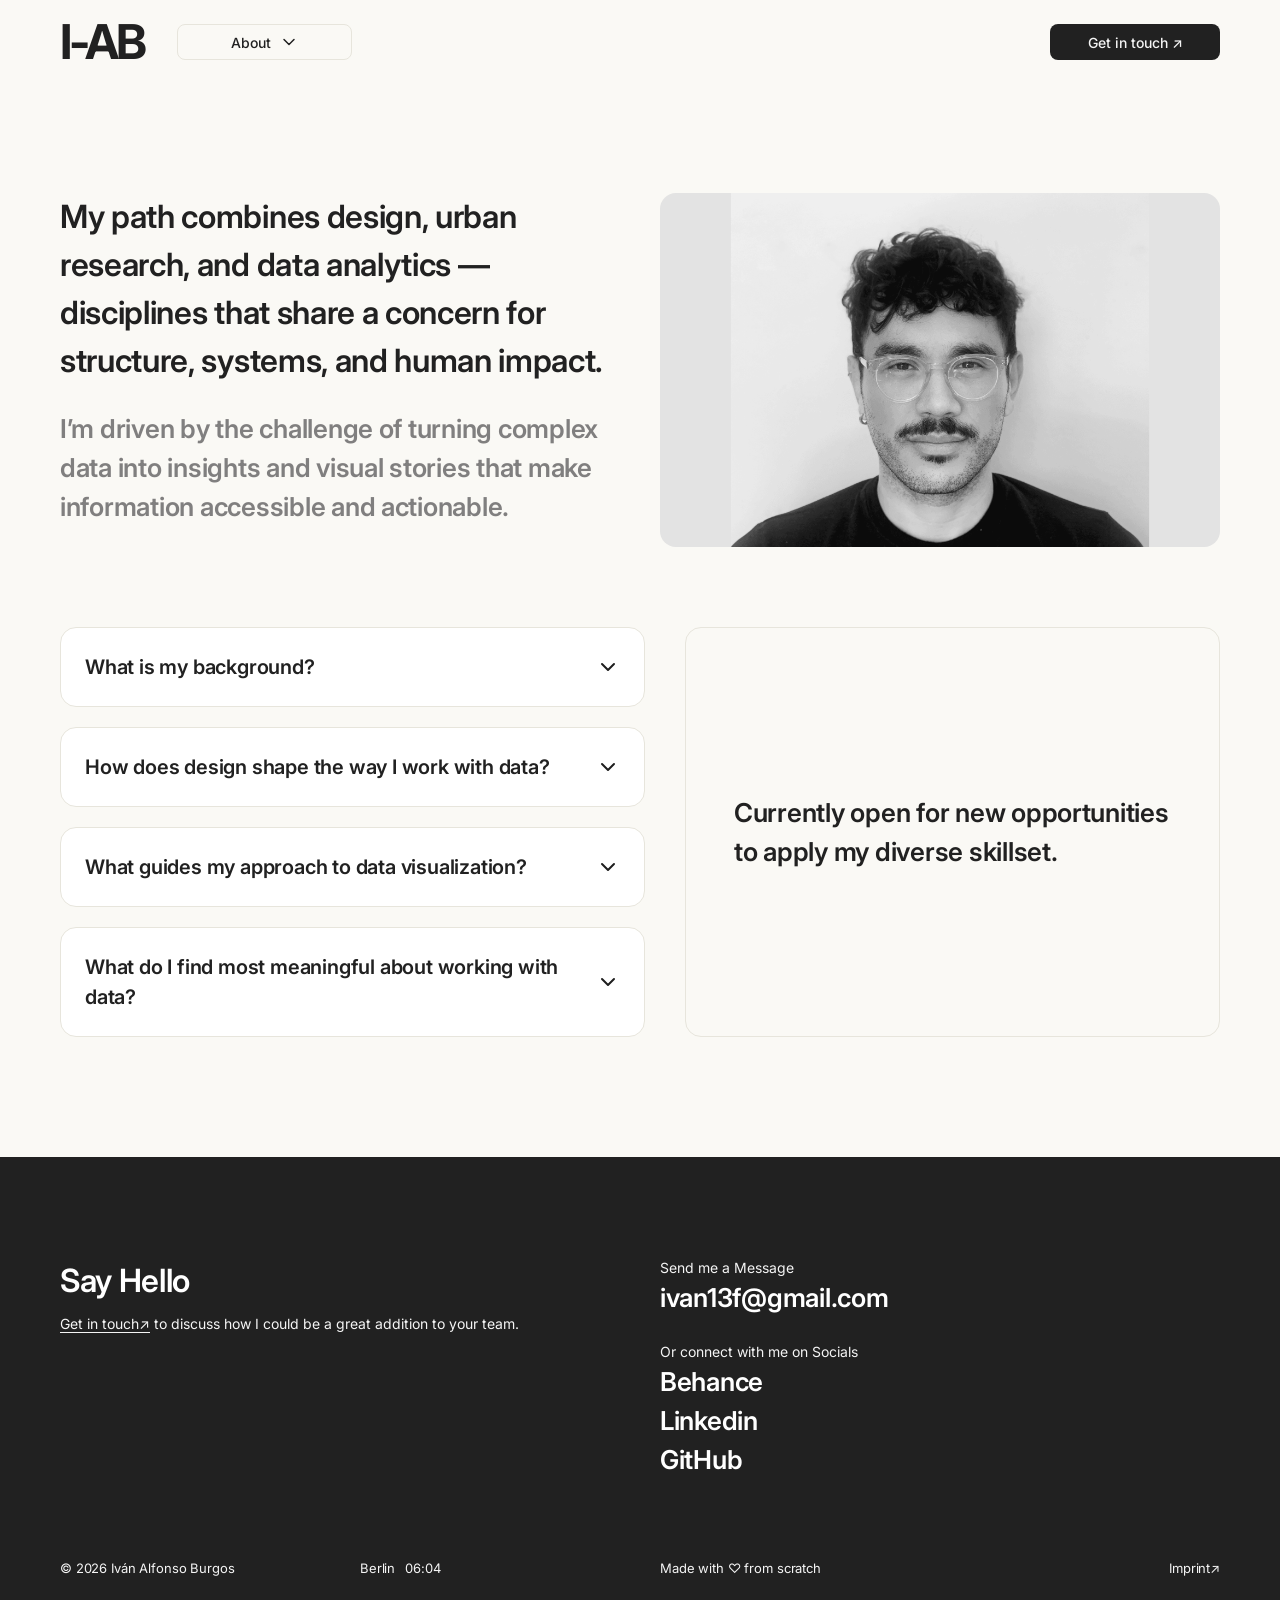
==== about.html @ 4027f909 "Rebuild portfolio from Framer as a static site Plain HTML/CSS/JS reproduction of ivan-alfonsoburgos." ====
<!doctype html>
<html lang="en">
<head>
  <meta charset="utf-8">
  <meta name="viewport" content="width=device-width, initial-scale=1">
  <title>About — I-AB</title>
  <meta name="description" content="About Iván Alfonso Burgos: design, urban research, and data analytics.">
  <meta property="og:title" content="About — I-AB">
  <meta property="og:image" content="https://www.ivan-alfonsoburgos.com/assets/img/og-image.png">
  <link rel="icon" href="assets/img/favicon-light.png" media="(prefers-color-scheme: light)">
  <link rel="icon" href="assets/img/favicon-dark.png" media="(prefers-color-scheme: dark)">
  <link rel="apple-touch-icon" href="assets/img/apple-touch-icon.png">
  <link rel="preconnect" href="https://fonts.googleapis.com">
  <link rel="preconnect" href="https://fonts.gstatic.com" crossorigin>
  <link rel="stylesheet" href="https://fonts.googleapis.com/css2?family=Inter:wght@400;500;600;700&display=swap">
  <link rel="stylesheet" href="css/style.css">
  <script>document.documentElement.classList.add("js")</script>
</head>
<body data-page="about" data-nav-appear>
  <div data-nav></div>

  <main class="wrap page">
    <section class="about-hero" aria-label="About me">
      <div class="about-hero__text" data-appear="right">
        <h1 class="t-page">My path combines design, urban research, and data analytics — disciplines that share a concern for structure, systems, and human impact.</h1>
        <p class="t-lead c-muted">I’m driven by the challenge of turning complex data into insights and visual stories that make information accessible and actionable.</p>
      </div>
      <div class="about-hero__photo" data-appear="up">
        <img src="assets/img/about-portrait.png" alt="Portrait of Iván Alfonso Burgos" width="2048" height="1392">
      </div>
    </section>

    <div class="about-row">
      <div class="faq">
        <div class="acc" data-acc>
          <button class="acc__head" type="button" aria-expanded="false">
            <span>What is my background?</span>
            <svg class="acc__chev" viewBox="0 0 24 24" fill="none" aria-hidden="true"><path d="M6 15l6-6 6 6" stroke="#1e1e1e" stroke-width="2" stroke-linecap="round" stroke-linejoin="round"/></svg>
          </button>
          <div class="acc__body"><div><p>I have a multidisciplinary background in Architecture, Urban Research, and Design, which naturally evolved into an interest in data. Over time, I moved from studying how people interact with physical environments to exploring how data can reveal patterns about those same systems.</p></div></div>
        </div>

        <div class="acc" data-acc>
          <button class="acc__head" type="button" aria-expanded="false">
            <span>How does design shape the way I work with data?</span>
            <svg class="acc__chev" viewBox="0 0 24 24" fill="none" aria-hidden="true"><path d="M6 15l6-6 6 6" stroke="#1e1e1e" stroke-width="2" stroke-linecap="round" stroke-linejoin="round"/></svg>
          </button>
          <div class="acc__body"><div><p>Design gives structure to my analytical process. It helps me think visually and systemically, not just about how data looks, but how it’s understood. I approach datasets like design problems, organizing complexity into clear, meaningful forms.</p></div></div>
        </div>

        <div class="acc" data-acc>
          <button class="acc__head" type="button" aria-expanded="false">
            <span>What guides my approach to data visualization?</span>
            <svg class="acc__chev" viewBox="0 0 24 24" fill="none" aria-hidden="true"><path d="M6 15l6-6 6 6" stroke="#1e1e1e" stroke-width="2" stroke-linecap="round" stroke-linejoin="round"/></svg>
          </button>
          <div class="acc__body"><div><p>I aim to make complexity understandable and engaging for both technical and non-technical audiences. Clarity, narrative, and structure are key to turning data into insights that support informed decisions.</p></div></div>
        </div>

        <div class="acc" data-acc>
          <button class="acc__head" type="button" aria-expanded="false">
            <span>What do I find most meaningful about working with data?</span>
            <svg class="acc__chev" viewBox="0 0 24 24" fill="none" aria-hidden="true"><path d="M6 15l6-6 6 6" stroke="#1e1e1e" stroke-width="2" stroke-linecap="round" stroke-linejoin="round"/></svg>
          </button>
          <div class="acc__body"><div><p>Data is a powerful way to understand how systems function and change. I enjoy finding patterns that connect analysis to real human stories, when numbers become insight and they materialize graphically.</p></div></div>
        </div>
      </div>

      <div class="about-cta">
        <p class="t-lead">Currently open for new opportunities to apply my diverse skillset.</p>
      </div>
    </div>
  </main>

  <div data-footer></div>

  <script src="js/projects.js"></script>
  <script src="js/site.js"></script>
</body>
</html>
---- css/style.css ----
/* ==========================================================================
   I-AB portfolio — rebuilt from the Framer site
   Breakpoints match Framer: desktop ≥1024 · tablet 810–1023 · phone <810
   ========================================================================== */

:root {
  /* Colour tokens (taken from the Framer project) */
  --bg: #faf9f5;
  --surface: #ffffff;
  --ink: #212121;
  --muted: #807f7f;
  --soft: #999897;
  --line: #e7e5dc;
  --hover: #f1efe9;
  --active: #f2f0ea;
  --fact: #f4f4f4;
  --trigger-hover: #f5f5f5;
  --footer: #212121;
  --footer-ink: #f5f5f5;
  --green: #058f13;

  /* Layout */
  --max: 1440px;
  --gutter: 60px;
  --nav-h: 84px;

  /* Motion — the exact curves Framer uses on this site */
  --ease-appear: cubic-bezier(0.44, 0, 0.56, 1); /* page-load slide-ins, 0.6s */
  --ease-reveal: cubic-bezier(0.12, 0.23, 0.5, 1); /* scroll reveals, 0.8s */
  --ease-spring: cubic-bezier(0.34, 1.4, 0.64, 1); /* ≈ spring {duration .4, bounce .2} */

  --shadow-card:
    0.3px 0.3px 0.43px -1.25px rgba(0, 0, 0, 0.18),
    1.14px 1.14px 1.62px -2.5px rgba(0, 0, 0, 0.16),
    5px 5px 7.07px -3.75px rgba(0, 0, 0, 0.06);
  --shadow-card-lg:
    0.59px 0.3px 0.66px -0.75px rgba(0, 0, 0, 0.18),
    1.61px 0.81px 1.8px -1.5px rgba(0, 0, 0, 0.18),
    3.54px 1.77px 3.96px -2.25px rgba(0, 0, 0, 0.17),
    7.87px 3.93px 8.8px -3px rgba(0, 0, 0, 0.14),
    20px 10px 22.36px -3.75px rgba(0, 0, 0, 0.06);
  --shadow-menu: 0 10px 20px rgba(0, 0, 0, 0.05);

  --font: "Inter", "Inter Placeholder", system-ui, -apple-system, "Segoe UI", sans-serif;
  --serif: Georgia, "Times New Roman", serif;
}

@media (max-width: 1023.98px) {
  :root { --gutter: 30px; }
}
@media (max-width: 809.98px) {
  :root { --gutter: 16px; }
}

/* ---------- Base ---------- */
*,
*::before,
*::after { box-sizing: border-box; }

/* clip (not hidden) so off-screen reveal start positions never widen the page and sticky still works */
html { -webkit-text-size-adjust: 100%; scroll-behavior: smooth; overflow-x: clip; }
body {
  margin: 0;
  background: var(--bg);
  color: var(--ink);
  font-family: var(--font);
  font-size: 16px;
  line-height: 1.5;
  -webkit-font-smoothing: antialiased;
  -moz-osx-font-smoothing: grayscale;
  overflow-x: clip;
}
img, video { display: block; max-width: 100%; }
[hidden] { display: none !important; }
a { color: inherit; }
p, h1, h2, h3, h4, ul, ol { margin: 0; }
button { font: inherit; color: inherit; }
:focus-visible { outline: 2px solid var(--ink); outline-offset: 3px; border-radius: 4px; }

.wrap {
  width: 100%;
  max-width: var(--max);
  margin: 0 auto;
  padding: 0 var(--gutter);
}
.sr-only {
  position: absolute; width: 1px; height: 1px; padding: 0; margin: -1px;
  overflow: hidden; clip: rect(0 0 0 0); white-space: nowrap; border: 0;
}

/* ---------- Type scale ---------- */
.t-display { font-size: 42px; line-height: 1.2; font-weight: 600; }
.t-page    { font-size: 32px; line-height: 1.5; font-weight: 600; letter-spacing: -0.01em; }
.t-h2      { font-size: 29px; line-height: 1.5; font-weight: 600; letter-spacing: -0.01em; }
.t-lead    { font-size: 26px; line-height: 1.5; font-weight: 600; letter-spacing: -0.01em; }
.t-body    { font-size: 16px; line-height: 1.5; }
.t-small   { font-size: 14px; line-height: 1.5; }
.t-xs      { font-size: 13px; line-height: 1.5; letter-spacing: -0.01em; }
.c-muted   { color: var(--muted); }
.c-soft    { color: var(--soft); }

/* ---------- Buttons ---------- */
.btn {
  display: inline-flex;
  align-items: center;
  justify-content: center;
  gap: 8px;
  height: 36px;
  padding: 0 24px;
  border-radius: 8px;
  font-size: 14px;
  line-height: 1.5;
  text-decoration: none;
  white-space: nowrap;
  transition: background-color 0.25s ease, box-shadow 0.4s var(--ease-spring), color 0.25s ease;
}
.btn--dark { min-width: 170px; background: var(--ink); color: #f4f4f4; font-weight: 500; }
.btn--dark:hover { background: #3a3a3a; }
.btn--outline { border: 1px solid var(--line); color: var(--ink); background: transparent; text-transform: uppercase; }
.btn--outline:hover { background: var(--surface); }
.btn--lg { height: 50px; }
.btn .icon { width: 20px; height: 20px; flex: none; }

.chips { display: flex; flex-wrap: wrap; gap: 12px; }
.chip {
  display: inline-flex;
  align-items: center;
  padding: 4px 12px;
  border-radius: 16px;
  border: 1px solid var(--accent);
  background: color-mix(in srgb, var(--accent) 25%, transparent);
  color: var(--accent);
  font-size: 14px;
  line-height: 1.5;
  font-weight: 500;
  white-space: nowrap;
}

/* ==========================================================================
   NAV — two levels: (Home · About · Selected Works) › (project)
   ========================================================================== */
.nav {
  position: fixed;
  inset: 0 0 auto 0;
  z-index: 50;
  background: var(--bg);
}
.nav__inner {
  max-width: var(--max);
  margin: 0 auto;
  height: var(--nav-h);
  padding: 0 var(--gutter);
  display: flex;
  align-items: center;
  justify-content: space-between;
  gap: 24px;
}
.nav__left { display: flex; align-items: center; gap: 30px; min-width: 0; }
.logo {
  font-size: 48px;
  line-height: 1;
  font-weight: 700;
  letter-spacing: -0.06em;
  text-decoration: none;
  color: var(--ink);
  padding-right: 3px;
}
.crumbs { display: flex; align-items: center; gap: 10px; min-width: 0; }
.crumb-sep { width: 20px; height: 20px; color: var(--muted); transform: rotate(-90deg); flex: none; }

.dd { position: relative; }
.dd__trigger {
  display: inline-flex;
  align-items: center;
  justify-content: center;
  gap: 8px;
  height: 36px;
  min-width: 175px;
  padding: 4px 24px;
  border: 0.5px solid var(--line);
  border-radius: 8px;
  background: var(--bg);
  font-size: 14px;
  line-height: 1.5;
  font-weight: 500;
  color: var(--ink);
  cursor: pointer;
  white-space: nowrap;
  transition: background-color 0.2s ease;
}
.dd--project .dd__trigger { min-width: 235px; }
.dd__trigger:hover,
.dd.is-open .dd__trigger { background: var(--trigger-hover); }
.dd__label { overflow: hidden; text-overflow: ellipsis; }
.dd__chev { width: 20px; height: 20px; flex: none; transition: transform 0.45s var(--ease-spring); }
.dd.is-open .dd__chev { transform: rotate(180deg); }

/* The panel sits 10px under the trigger; its padding-top is an invisible
   hover bridge so the menu doesn't close while the pointer travels down. */
.dd__panel {
  position: absolute;
  top: 100%;
  left: 0;
  min-width: 100%;
  padding-top: 10px;
  opacity: 0;
  visibility: hidden;
  transform: translateY(-4px);
  transform-origin: 50% 0;
  transition: opacity 0.25s ease, transform 0.3s var(--ease-appear), visibility 0s linear 0.3s;
  z-index: 2;
}
.dd.is-open .dd__panel {
  opacity: 1;
  visibility: visible;
  transform: none;
  transition: opacity 0.25s ease, transform 0.3s var(--ease-appear), visibility 0s;
}
.dd__menu {
  display: flex;
  flex-direction: column;
  gap: 16px;
  padding: 24px 16px;
  border-radius: 10px;
  background: var(--surface);
  box-shadow: var(--shadow-menu);
}
.dd--project .dd__menu { gap: 10px; padding: 16px 8px; }
.dd__item {
  display: flex;
  align-items: center;
  justify-content: center;
  min-height: 36px;
  padding: 4px 12px;
  border-radius: 8px;
  font-size: 14px;
  line-height: 1.5;
  font-weight: 500;
  text-align: center;
  text-decoration: none;
  color: var(--ink);
  background: var(--surface);
  transition: background-color 0.2s ease;
}
.dd__item:hover { background: var(--bg); }
.dd__item[aria-current="page"] { background: var(--active); }
/* Project sub-list inside the first dropdown: only used on phones */
.dd__sub { display: none; }

@media (max-width: 809.98px) {
  .nav__cta, .crumb-sep, .dd--project { display: none; }
  .nav__inner { padding: 0 16px; }
  .crumbs { margin-left: auto; }
  .nav__left { flex: 1; justify-content: space-between; gap: 12px; }
  .dd--main .dd__panel { left: auto; right: 0; }
  .dd__sub {
    display: flex;
    flex-direction: column;
    gap: 6px;
    margin-top: -4px;
    padding-top: 12px;
    border-top: 1px solid var(--line);
  }
  .dd__sub .dd__item { min-height: 32px; font-weight: 400; color: var(--muted); }
  .dd__sub .dd__item[aria-current="page"] { color: var(--ink); font-weight: 500; }
  .dd--main .dd__menu { min-width: 230px; }
}

/* ==========================================================================
   Motion: page-load "appear" and scroll "reveal"
   Only active when JS runs (html.js) so content never hides without it.
   ========================================================================== */
.js [data-appear] {
  opacity: 0.001;
  transition: opacity 0.6s var(--ease-appear), transform 0.6s var(--ease-appear);
}
.js [data-appear="down"] { transform: translateY(-150px); }  /* falls in from above */
.js [data-appear="right"] { transform: translateX(-150px); } /* slides in from the left */
.js [data-appear="up"] { transform: translateY(150px); opacity: 1; } /* rises from below, no fade */
.js [data-appear].is-in { opacity: 1; transform: none; }

.js [data-reveal] {
  opacity: 0;
  transform: translateY(150px);
  transition: opacity 0.8s var(--ease-reveal), transform 0.8s var(--ease-reveal);
}
.js [data-reveal="left"] { transform: translateX(150px); }
.js [data-reveal].is-in { opacity: 1; transform: none; }

@media (prefers-reduced-motion: reduce) {
  html { scroll-behavior: auto; }
  .js [data-appear], .js [data-reveal] { opacity: 1 !important; transform: none !important; transition: none !important; }
  *, *::before, *::after { animation-duration: 0.001ms !important; animation-iteration-count: 1 !important; }
}

/* ==========================================================================
   HOME
   ========================================================================== */
.hero {
  min-height: 100vh;
  min-height: 100svh;
  display: flex;
  align-items: flex-end;
  padding-top: calc(var(--nav-h) + 40px);
  padding-bottom: 60px;
}
.hero__row {
  display: flex;
  align-items: flex-end;
  justify-content: space-between;
  gap: 40px;
  width: 100%;
}
.hero__text { display: flex; flex-direction: column; gap: 24px; flex: 0 1 653px; min-width: 0; }
.hero__copy { display: flex; flex-direction: column; gap: 12px; }

.available {
  display: inline-flex;
  align-items: center;
  gap: 8px;
  align-self: flex-start;
  padding: 3px 12px;
  border: 1px solid var(--line);
  border-radius: 20px;
  font-size: 13px;
  line-height: 1.5;
  font-weight: 500;
  letter-spacing: -0.01em;
  color: #000;
}
.available__dot { position: relative; width: 8px; height: 8px; flex: none; }
.available__dot::before,
.available__dot::after {
  content: "";
  position: absolute;
  inset: 0;
  border-radius: 50%;
  background: var(--green);
}
/* Framer loop: scale 1→2, opacity 1→.1 over 1s linear, then a .3s pause */
.available__dot::after { animation: pulse 1.3s linear infinite; }
@keyframes pulse {
  0%   { transform: scale(1); opacity: 1; }
  77%  { transform: scale(2); opacity: 0.1; }
  100% { transform: scale(2); opacity: 0.1; }
}

/* Rotating tagline. Lines hold for 4s, then the next springs up into place. */
.ticker {
  position: relative;
  min-height: 108px;
  font-size: 38px;
  line-height: 1.2;
  font-weight: 600;
  color: var(--soft);
}
.js .ticker { overflow: hidden; } /* lines slide inside the box instead of over the heading */
.ticker__line + .ticker__line { display: none; } /* without JS: first line only */
.js .ticker__line {
  display: block;
  position: absolute;
  inset: 0 0 auto 0;
  opacity: 0;
  transform: translateY(100%);
  transition: transform 0.5s var(--ease-spring), opacity 0.4s ease;
}
.js .ticker__line.is-active { opacity: 1; transform: none; }
.js .ticker__line.is-leaving { opacity: 0; transform: translateY(-100%); }
.js .ticker__line.no-anim { transition: none; }

.scroll-hint {
  display: inline-flex;
  align-self: flex-start;
  align-items: center;
  gap: 5px;
  font-size: 14px;
  text-transform: uppercase;
  text-decoration: none;
  color: var(--ink);
}
.scroll-hint span:last-child { font-size: 16px; font-weight: 500; }

/* White "link card": hero → works, about → about page */
.link-card {
  display: flex;
  flex-direction: column;
  align-items: flex-end;
  gap: 16px;
  width: 100%;
  max-width: 432px;
  padding: 19px;
  border: 1px solid var(--line);
  border-radius: 20px;
  background: var(--surface);
  text-decoration: none;
  color: var(--ink);
  transition: box-shadow 0.4s var(--ease-spring);
}
.link-card:hover { box-shadow: var(--shadow-card-lg); }
.link-card__media {
  width: 100%;
  aspect-ratio: 392 / 366;
  border-radius: 8px;
  overflow: hidden;
  background: var(--fact);
}
.link-card__media img { width: 100%; height: 100%; object-fit: cover; }
.link-card__label {
  display: inline-flex;
  align-items: center;
  gap: 8px;
  height: 36px;
  font-size: 14px;
  text-transform: uppercase;
}
.link-card__label .icon { width: 20px; height: 20px; transition: transform 0.4s var(--ease-spring); }
.link-card:hover .link-card__label .icon { transform: translateX(3px); }

.rule { height: 1px; background: var(--line); border: 0; margin: 0; }

.home-sections { padding-top: 80px; }
.home-works { padding-top: 83px; }
.section-title { display: flex; flex-direction: column; }
.section-title .t-small { color: var(--ink); }
.project-list {
  display: flex;
  flex-direction: column;
  gap: 60px;
  max-width: 904px;
  margin-top: 60px;
}
.project-list__more { display: flex; justify-content: flex-end; max-width: 904px; margin-top: 80px; }

.home-about { display: flex; flex-direction: column; gap: 75px; padding: 80px 0 200px; }
.home-about__row { display: flex; justify-content: space-between; gap: 40px; align-items: flex-start; }
.home-about__text { flex: 0 1 633px; }
.home-about__text .t-small { color: var(--ink); }
.home-about .link-card { flex: none; }

/* ---------- Project card (Home + Works) ---------- */
.pcard { display: block; text-decoration: none; color: var(--ink); }
.pcard__box {
  display: flex;
  gap: 10px;
  height: 520px;
  padding: 19px;
  border: 1px solid var(--line);
  border-radius: 20px;
  background: var(--surface);
  transition: box-shadow 0.4s var(--ease-spring);
}
.pcard:hover .pcard__box { box-shadow: var(--shadow-card); }
.pcard__info {
  flex: 0 0 346px;
  display: flex;
  flex-direction: column;
  gap: 24px;
  padding: 24px 16px;
}
.pcard__head { display: flex; flex-direction: column; gap: 24px; }
.pcard__desc { font-size: 14px; letter-spacing: -0.01em; color: var(--muted); }
.pcard__media {
  position: relative;
  flex: 1 1 auto;
  min-width: 0;
  border-radius: 8px;
  overflow: hidden;
  background: var(--fact);
}
.pcard__media img { width: 100%; height: 100%; object-fit: cover; }
.plus {
  position: absolute;
  right: 12px;
  bottom: 12px;
  display: grid;
  place-items: center;
  width: 40px;
  height: 40px;
  border-radius: 50%;
  background: var(--surface);
  transition: transform 0.4s var(--ease-spring);
}
.plus svg { width: 20px; height: 20px; }
.pcard:hover .plus { transform: rotate(90deg); }

/* ==========================================================================
   Simple pages: Works, About, Imprint
   ========================================================================== */
.page { padding-top: calc(var(--nav-h) + 109px); padding-bottom: 120px; }

.works-list { display: flex; flex-direction: column; gap: 60px; margin-top: 80px; max-width: 904px; }

.about-hero { display: flex; gap: 40px; align-items: flex-start; }
.about-hero__text { flex: 1 1 0; display: flex; flex-direction: column; gap: 24px; min-width: 0; }
.about-hero__photo { flex: 1 1 0; min-width: 0; aspect-ratio: 633 / 400; border-radius: 16px; overflow: hidden; }
.about-hero__photo img { width: 100%; height: 100%; object-fit: cover; }
.about-row { display: flex; gap: 40px; align-items: flex-start; margin-top: 80px; }
.faq { flex: 0 1 585px; display: flex; flex-direction: column; gap: 20px; min-width: 0; }
.acc {
  border: 1px solid var(--line);
  border-radius: 16px;
  background: var(--surface);
  transition: background-color 0.25s ease;
}
.acc:not(.is-open):hover { background: var(--hover); }
.acc__head {
  display: flex;
  align-items: center;
  gap: 10px;
  width: 100%;
  padding: 24px;
  border: 0;
  background: none;
  text-align: left;
  font-size: 20px;
  line-height: 1.5;
  font-weight: 600;
  letter-spacing: -0.01em;
  cursor: pointer;
}
.acc__head span { flex: 1; }
.acc__chev { width: 24px; height: 24px; flex: none; transform: rotate(180deg); transition: transform 0.45s var(--ease-spring); }
.acc.is-open .acc__chev { transform: none; }
.acc__body {
  display: grid;
  grid-template-rows: 0fr;
  transition: grid-template-rows 0.45s var(--ease-spring);
}
.acc.is-open .acc__body { grid-template-rows: 1fr; }
.acc__body > div { overflow: hidden; }
.acc__body p { padding: 0 24px 24px; margin-top: -4px; color: var(--muted); }
.about-cta {
  flex: 1 1 0;
  align-self: stretch;
  display: flex;
  align-items: center;
  min-height: 402px;
  padding: 48px;
  border: 1px solid var(--line);
  border-radius: 16px;
}

.imprint-row { display: flex; gap: 40px; align-items: flex-start; margin-top: 80px; }
.imprint-card {
  flex: 0 0 300px;
  padding: 24px;
  border: 1px solid var(--line);
  border-radius: 16px;
  background: var(--surface);
  font-size: 14px;
}
.imprint-card p + p { margin-top: 12px; }
.imprint-text { flex: 0 1 600px; font-size: 14px; letter-spacing: -0.01em; color: var(--muted); }
.imprint-text p + p { margin-top: 1.5em; }
.imprint-text strong { color: var(--ink); font-weight: 600; }

/* ==========================================================================
   CASE STUDY
   ========================================================================== */
.case {
  max-width: var(--max);
  margin: 0 auto;
  padding: 122px var(--gutter) 0;
  display: flex;
  gap: 40px;
  align-items: flex-start;
}
.case-side {
  flex: 0 0 299px;
  position: sticky;
  top: 120px;
  display: flex;
  flex-direction: column;
  gap: 20px;
}
.case-card,
.toc {
  border: 1px solid var(--line);
  border-radius: 16px;
  background: var(--surface);
  padding: 23px; /* 24px inside the 1px border, like Framer */
}
.case-card { display: flex; flex-direction: column; gap: 24px; }
.case-card h1 { font-size: 29px; line-height: 1.2; font-weight: 600; letter-spacing: -0.01em; }
.case-card p { margin-top: 24px; color: var(--muted); }
.toc { display: flex; flex-direction: column; gap: 4px; }
.toc a {
  display: flex;
  align-items: center;
  min-height: 32px;
  padding: 4px 22px;
  border-radius: 4px;
  text-decoration: none;
  white-space: nowrap;
  transition: background-color 0.3s ease, font-weight 0.3s ease;
}
.toc a:hover { background: var(--hover); }
.toc a.is-active { background: var(--active); font-weight: 600; }
.live-btn {
  display: flex;
  align-items: center;
  justify-content: center;
  height: 48px;
  padding: 2px 24px;
  border: 1px solid var(--accent);
  border-radius: 8px;
  background: color-mix(in srgb, var(--accent) 25%, transparent);
  color: var(--accent);
  font-weight: 600;
  text-decoration: none;
  transition: background-color 0.25s ease;
}
.live-btn:hover { background: color-mix(in srgb, var(--accent) 35%, transparent); }

.case-content { flex: 1 1 0; min-width: 0; display: flex; flex-direction: column; gap: 80px; }
.cs-hero { width: 100%; aspect-ratio: 966 / 746; border-radius: 16px; overflow: hidden; background: var(--fact); }
.cs-hero img, .cs-hero video { width: 100%; height: 100%; object-fit: cover; }
.facts {
  display: grid;
  grid-template-columns: repeat(4, minmax(0, 1fr));
  gap: 16px;
  padding: 12px 24px;
  border: 1px solid var(--line);
  border-radius: 8px;
  background: var(--fact);
}
.facts dt { font-size: 13px; line-height: 1.5; }
.facts dd { margin: 4px 0 0; font-size: 14px; color: var(--muted); }

.cs-sections { display: flex; flex-direction: column; gap: 120px; }
.cs-section { display: flex; flex-direction: column; gap: 40px; scroll-margin-top: 120px; }
.cs-section--tight { gap: 20px; }
.cs-section--mid { gap: 60px; }
.cs-section--loose { gap: 80px; }
.stack { display: flex; flex-direction: column; gap: 20px; }
.stack--40 { gap: 40px; }
.concepts { display: flex; flex-direction: column; gap: 60px; }
.inset-img { width: min(374px, 100%); padding-left: 24px; }
.cs-media--link { display: block; }
.cs-head { display: flex; flex-direction: column; max-width: 628px; }
.cs-head .eyebrow { font-size: 14px; }
.cs-head h2 { font-size: 26px; line-height: 1.5; font-weight: 600; letter-spacing: -0.01em; }
.prose { max-width: 628px; }
.prose > * + * { margin-top: 12px; }
.prose ul { padding-left: 20px; list-style: disc; }
.prose strong { font-weight: 600; }
.cs-media { width: 100%; border-radius: 16px; overflow: hidden; }
.cs-media img, .cs-media video { width: 100%; height: auto; }
.zoomable { cursor: zoom-in; }

.cols-3 { display: grid; grid-template-columns: repeat(3, minmax(0, 1fr)); gap: 40px; align-items: start; }
.cols-2 { display: grid; grid-template-columns: repeat(2, minmax(0, 1fr)); gap: 40px; }
.cols-2--tight { gap: 20px; }

.persona {
  display: flex;
  flex-direction: column;
  gap: 50px;
  min-height: 394px;
  padding: 24px;
  border-radius: 20px;
  background: var(--accent);
  color: #f5f5f5;
}
.persona__num {
  display: grid;
  place-items: center;
  width: 33px;
  height: 33px;
  border: 1px solid rgba(245, 245, 245, 0.6);
  border-radius: 50%;
  font-size: 14px;
}
.persona__name { font-family: var(--serif); font-size: 27px; line-height: 1.5; font-weight: 400; letter-spacing: -0.01em; margin-top: 8px; }
.persona__desc { font-size: 14px; }
.persona__q { font-size: 20px; line-height: 1.5; }

.callout {
  display: flex;
  align-items: center;
  gap: 24px;
  max-width: 628px;
  padding: 24px 20px;
  border: 0.5px solid var(--line);
  border-radius: 16px;
}
.callout img { width: 60px; height: 60px; flex: none; }

.tile {
  display: flex;
  flex-direction: column;
  gap: 12px;
  padding: 24px;
  border: 1px solid var(--tile-border, var(--line));
  border-radius: 20px;
  background: var(--tile-bg, var(--fact));
}
.tile h3, .tile p { margin: 0; }
.tile__title { font-size: 18px; line-height: 1.5; font-weight: 600; letter-spacing: -0.01em; }
.tile__big { font-size: 29px; line-height: 1.5; font-weight: 600; letter-spacing: -0.01em; }
.tile__q { font-size: 23px; line-height: 1.5; font-weight: 600; letter-spacing: -0.01em; }
.tile--drs { gap: 16px; min-height: 239px; }

.note {
  padding: 24px;
  border: 1px solid var(--line);
  border-radius: 16px;
  background: var(--surface);
}

.badge {
  display: grid;
  place-items: center;
  width: 30px;
  height: 30px;
  flex: none;
  border-radius: 50%;
  background: var(--accent);
  color: #fff;
  font-size: 14px;
}
.badge--lg { width: 33px; height: 33px; }
.steps { display: flex; flex-direction: column; gap: 40px; max-width: 628px; }
.step { display: flex; gap: 30px; align-items: flex-start; }
.step .prose > * + * { margin-top: 12px; }

.annotated { position: relative; width: min(564px, 100%); }
.annotated img { width: 100%; height: auto; }
.annotated .badge { position: absolute; transform: translate(-50%, -50%); box-shadow: 0 0 0 3px rgba(255, 255, 255, 0.6); }

.arc { display: flex; flex-direction: column; gap: 8px; max-width: 628px; }
.arc__row { display: flex; align-items: center; gap: 16px; padding: 12px; }
.arc__num {
  display: grid;
  place-items: center;
  width: 60px;
  height: 60px;
  flex: none;
  border: 1px solid var(--line);
  border-radius: 50%;
  font-size: 29px;
  font-weight: 600;
}

.concept { display: flex; flex-direction: column; gap: 40px; }
.concept__row { display: grid; grid-template-columns: repeat(2, minmax(0, 1fr)); gap: 40px; align-items: start; }
.concept__row--center { align-items: center; }
.concept__img { width: 100%; height: auto; max-height: 396px; object-fit: contain; object-position: 50% 0; }

/* ---------- More projects carousel ---------- */
.more { max-width: var(--max); margin: 0 auto; padding: 120px var(--gutter); }
.more__head { display: flex; align-items: center; justify-content: space-between; gap: 16px; }
.more__arrows { display: flex; gap: 8px; }
.more__arrows button {
  display: grid;
  place-items: center;
  width: 40px;
  height: 40px;
  border: 1px solid var(--line);
  border-radius: 50%;
  background: var(--surface);
  cursor: pointer;
  transition: opacity 0.2s ease, background-color 0.2s ease;
}
.more__arrows button:hover { background: var(--hover); }
.more__arrows button:disabled { opacity: 0.35; cursor: default; }
.more__arrows svg { width: 20px; height: 20px; }
.more__track {
  display: flex;
  gap: 40px;
  margin-top: 40px;
  overflow-x: auto;
  scroll-snap-type: x mandatory;
  scroll-behavior: smooth;
  scrollbar-width: none;
  padding-bottom: 10px;
}
.more__track::-webkit-scrollbar { display: none; }
.mcard {
  flex: 0 0 408px;
  scroll-snap-align: start;
  padding: 19px;
  border: 1px solid var(--line);
  border-radius: 20px;
  background: var(--surface);
  text-decoration: none;
  color: var(--ink);
  transition: box-shadow 0.45s var(--ease-spring), transform 0.45s var(--ease-spring);
}
.mcard:hover { box-shadow: var(--shadow-card); transform: translateY(-4px); }
.mcard__media { aspect-ratio: 368 / 459; border-radius: 8px; overflow: hidden; background: var(--fact); }
.mcard__media img { width: 100%; height: 100%; object-fit: cover; }
.mcard__info { display: flex; flex-direction: column; gap: 12px; padding: 24px 16px 12px; }
.mcard__info h3 { font-size: 27px; line-height: 1.5; font-weight: 600; letter-spacing: -0.01em; }
.mcard__info p { color: var(--muted); letter-spacing: -0.01em; }

/* ---------- Lightbox ---------- */
.lightbox {
  position: fixed;
  inset: 0;
  z-index: 100;
  display: grid;
  place-items: center;
  padding: 40px;
  background: rgba(33, 33, 33, 0.7);
  opacity: 0;
  visibility: hidden;
  transition: opacity 0.3s ease, visibility 0s linear 0.3s;
  cursor: zoom-out;
}
.lightbox.is-open { opacity: 1; visibility: visible; transition: opacity 0.3s ease; }
.lightbox img {
  max-width: min(1200px, 100%);
  max-height: 100%;
  border-radius: 16px;
  background: var(--surface);
  transform: scale(0.96);
  transition: transform 0.45s var(--ease-spring);
}
.lightbox.is-open img { transform: none; }

/* ==========================================================================
   FOOTER
   ========================================================================== */
.footer { background: var(--footer); color: var(--footer-ink); }
.footer__inner {
  max-width: var(--max);
  margin: 0 auto;
  padding: 100px var(--gutter) 60px;
  display: grid;
  grid-template-columns: repeat(4, minmax(0, 1fr));
  gap: 40px;
}
.footer a { text-decoration: none; transition: opacity 0.2s ease; }
.footer a:hover { opacity: 0.7; }
.footer__hello { grid-column: span 2; display: flex; flex-direction: column; gap: 8px; padding-bottom: 40px; align-self: start; }
.footer__hello h2 { color: #fff; }
.footer__hello a { text-decoration: underline; text-underline-offset: 3px; }
.footer__contact { grid-column: span 2; display: flex; flex-direction: column; gap: 24px; padding-bottom: 40px; }
.footer__contact .t-lead, .footer__contact .t-lead a { color: #fff; }
.footer__meta { font-size: 13px; line-height: 1.5; letter-spacing: -0.01em; }
.footer__meta--city { display: flex; gap: 10px; }
.footer__meta--right { text-align: right; }

/* ==========================================================================
   RESPONSIVE
   ========================================================================== */
@media (max-width: 1023.98px) {
  .case { flex-direction: column; padding-top: calc(var(--nav-h) + 16px); }
  .case-side { position: static; flex: none; width: 100%; }
  .case-content { width: 100%; }
  .case-card h1 { font-size: 29px; }
  .pcard__info { flex-basis: 300px; }
}

@media (max-width: 809.98px) {
  .t-display { font-size: 36px; }
  .ticker { font-size: 32px; }
  .t-page { font-size: 28px; }
  .t-lead, .cs-head h2 { font-size: 22px; }

  .hero { min-height: 0; padding-top: 200px; padding-bottom: 100px; }
  .hero__row { flex-direction: column; align-items: stretch; gap: 60px; }
  .hero__text { flex: none; }
  .link-card { max-width: none; }

  .project-list, .works-list { margin-top: 40px; gap: 40px; }
  .pcard__box { flex-direction: column; height: auto; gap: 0; }
  .pcard__media { order: -1; aspect-ratio: 4 / 3; flex: none; }
  .pcard__info { flex: none; padding: 24px 8px 8px; }
  .pcard__head { gap: 12px; }
  .project-list__more { margin-top: 40px; }

  .home-about { padding-bottom: 100px; gap: 40px; }
  .home-about__row { flex-direction: column; }
  .home-about__text { flex: none; }

  .page { padding-top: calc(var(--nav-h) + 60px); }
  .about-hero, .about-row, .imprint-row { flex-direction: column; }
  .about-hero__photo, .faq, .about-cta { flex: none; width: 100%; }
  .about-cta { min-height: 240px; padding: 32px 24px; }
  .imprint-card { flex: none; width: 100%; }

  .case { gap: 40px; padding-top: 100px; }
  .facts { grid-template-columns: repeat(2, minmax(0, 1fr)); row-gap: 12px; }
  .cs-sections { gap: 80px; }
  .cols-3, .cols-2, .concept__row { grid-template-columns: minmax(0, 1fr); gap: 20px; }
  .persona { min-height: 0; gap: 32px; }
  .step { gap: 16px; }

  .more { padding-top: 80px; padding-bottom: 80px; }
  .mcard { flex-basis: min(320px, 85vw); }

  .footer__inner { grid-template-columns: minmax(0, 1fr); padding-top: 80px; padding-bottom: 40px; row-gap: 12px; }
  .footer__hello, .footer__contact { grid-column: auto; }
  .footer__meta--right { text-align: left; }
}
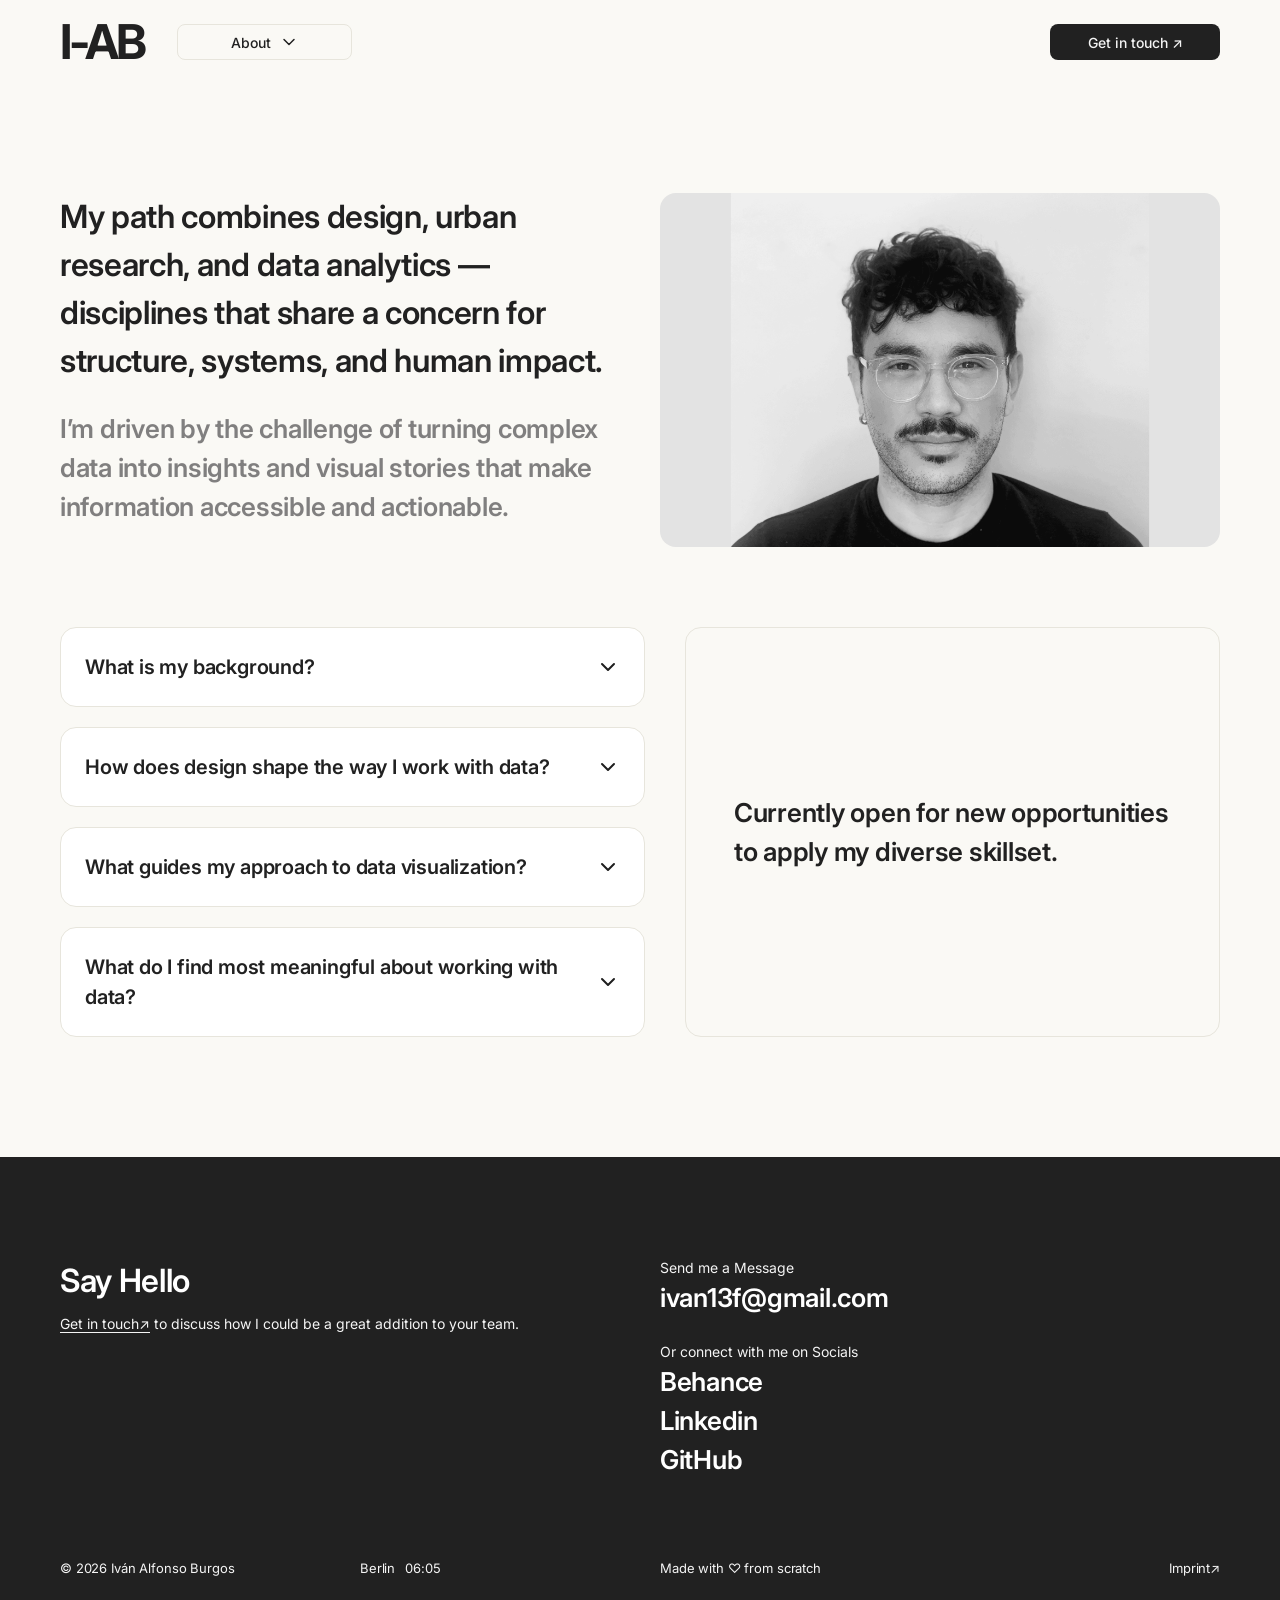
==== commit 94f2f439: "Show Other Projects card summaries in the same grey as project cards Co-Authored-By: Claude Opus 5.5" ====
--- a/about.html
+++ b/about.html
@@ -13,7 +13,7 @@
   <link rel="preconnect" href="https://fonts.googleapis.com">
   <link rel="preconnect" href="https://fonts.gstatic.com" crossorigin>
   <link rel="stylesheet" href="https://fonts.googleapis.com/css2?family=Inter:wght@400;500;600;700&display=swap">
-  <link rel="stylesheet" href="css/style.css">
+  <link rel="stylesheet" href="css/style.css?v=20261117b">
   <script>document.documentElement.classList.add("js")</script>
 </head>
 <body data-page="about" data-nav-appear>
@@ -73,7 +73,7 @@
 
   <div data-footer></div>
 
-  <script src="js/projects.js"></script>
-  <script src="js/site.js"></script>
+  <script src="js/projects.js?v=20261117b"></script>
+  <script src="js/site.js?v=20261117b"></script>
 </body>
 </html>
--- a/css/style.css
+++ b/css/style.css
@@ -70,7 +70,8 @@
   -moz-osx-font-smoothing: grayscale;
   overflow-x: clip;
 }
-img, video { display: block; max-width: 100%; }
+/* height: auto keeps proportions when max-width shrinks an image that has width/height attributes */
+img, video { display: block; max-width: 100%; height: auto; }
 [hidden] { display: none !important; }
 a { color: inherit; }
 p, h1, h2, h3, h4, ul, ol { margin: 0; }
@@ -96,6 +97,7 @@
 .t-body    { font-size: 16px; line-height: 1.5; }
 .t-small   { font-size: 14px; line-height: 1.5; }
 .t-xs      { font-size: 13px; line-height: 1.5; letter-spacing: -0.01em; }
+.c-ink     { color: var(--ink); }
 .c-muted   { color: var(--muted); }
 .c-soft    { color: var(--soft); }
 
@@ -115,7 +117,7 @@
   transition: background-color 0.25s ease, box-shadow 0.4s var(--ease-spring), color 0.25s ease;
 }
 .btn--dark { min-width: 170px; background: var(--ink); color: #f4f4f4; font-weight: 500; }
-.btn--dark:hover { background: #3a3a3a; }
+.btn--dark:hover { background: var(--bg); color: var(--ink); box-shadow: inset 0 0 0 1px var(--line); } /* inset, so the size doesn't shift */
 .btn--outline { border: 1px solid var(--line); color: var(--ink); background: transparent; text-transform: uppercase; }
 .btn--outline:hover { background: var(--surface); }
 .btn--lg { height: 50px; }
@@ -244,6 +246,8 @@
 }
 .dd__item:hover { background: var(--bg); }
 .dd__item[aria-current="page"] { background: var(--active); }
+/* Between the data projects and the Other Projects in the project list */
+.dd__divider { flex: none; height: 1px; margin: 0 4px; background: var(--line); }
 /* Project sub-list inside the first dropdown: only used on phones */
 .dd__sub { display: none; }
 
@@ -430,6 +434,14 @@
   margin-top: 60px;
 }
 .project-list__more { display: flex; justify-content: flex-end; max-width: 904px; margin-top: 80px; }
+/* Home: 2-column grid at full content width, image on top of each card */
+.project-list--grid { display: grid; grid-template-columns: repeat(2, minmax(0, 1fr)); gap: 40px 24px; max-width: none; }
+.project-list--grid + .project-list__more { max-width: none; }
+.project-list--grid .pcard { height: 100%; }
+.project-list--grid .pcard__box { flex-direction: column; height: 100%; gap: 0; }
+.project-list--grid .pcard__media { order: -1; aspect-ratio: 4 / 3; flex: none; }
+.project-list--grid .pcard__info { flex: 1 1 auto; padding: 24px 8px 8px; }
+.project-list--grid .pcard__head { gap: 12px; }
 
 .home-about { display: flex; flex-direction: column; gap: 75px; padding: 80px 0 200px; }
 .home-about__row { display: flex; justify-content: space-between; gap: 40px; align-items: flex-start; }
@@ -482,6 +494,34 @@
 }
 .plus svg { width: 20px; height: 20px; }
 .pcard:hover .plus { transform: rotate(90deg); }
+.pcard:hover .plus--out { transform: translate(2px, -2px); } /* links out of the site: nudge, don't spin the arrow */
+
+/* ---------- Other project card (Selected Works › Other Projects) ----------
+   Secondary to the project card: a third of its width, smaller radius, title and text only. */
+.works-other { margin-top: 120px; }
+.works-other .section-title { margin-top: 80px; }
+.other-list { display: grid; grid-template-columns: repeat(3, minmax(0, 1fr)); gap: 24px; max-width: 904px; margin-top: 40px; }
+.ocard {
+  display: flex;
+  flex-direction: column;
+  padding: 11px; /* 12px inside the 1px border */
+  border: 1px solid var(--line);
+  border-radius: 16px;
+  background: var(--surface);
+  text-decoration: none;
+  color: var(--ink);
+  transition: box-shadow 0.4s var(--ease-spring);
+}
+.ocard:hover { box-shadow: var(--shadow-card); }
+.ocard__media { position: relative; flex: none; aspect-ratio: 4 / 3; border-radius: 8px; overflow: hidden; background: var(--fact); }
+.ocard__media img { width: 100%; height: 100%; object-fit: cover; }
+.ocard .plus { right: 8px; bottom: 8px; width: 32px; height: 32px; }
+.ocard .plus svg { width: 16px; height: 16px; }
+.ocard:hover .plus { transform: rotate(90deg); }
+.ocard:hover .plus--out { transform: translate(2px, -2px); }
+.ocard__info { display: flex; flex-direction: column; gap: 4px; padding: 16px 8px 8px; }
+.ocard__title { font-size: 18px; line-height: 1.5; font-weight: 600; letter-spacing: -0.01em; }
+.ocard__desc { font-size: 14px; letter-spacing: -0.01em; color: var(--muted); } /* same grey as the project card summary */
 
 /* ==========================================================================
    Simple pages: Works, About, Imprint
@@ -558,21 +598,46 @@
    CASE STUDY
    ========================================================================== */
 .case {
+  --side-w: 299px;
+  --case-gap: 40px;
+  --case-top: 122px; /* where the sidebar and hero start, below the fixed nav */
+  --case-bottom: 24px; /* gap between their lower edge and the bottom of the window */
+  --hero-ratio: 966 / 746; /* hero shape in the stacked layout, below 1024px */
+  /* On desktop the sidebar and hero share this height: from --case-top to just above the bottom
+     of the window. On very tall windows it stops at a square hero (or 746px on narrow ones), to
+     limit how much gets cropped. --case-h is set by site.js when the sidebar's content needs more. */
+  --side-h: var(--case-h, min(100svh - var(--case-top) - var(--case-bottom), max(100cqw - var(--side-w) - var(--case-gap), 746px)));
+  container-type: inline-size; /* lets the sidebar and hero size themselves from this box's width (cqw) */
   max-width: var(--max);
   margin: 0 auto;
-  padding: 122px var(--gutter) 0;
-  display: flex;
-  gap: 40px;
+  padding: var(--case-top) var(--gutter) 0;
+  display: flex;
+  gap: var(--case-gap);
   align-items: flex-start;
 }
 .case-side {
-  flex: 0 0 299px;
+  flex: 0 0 var(--side-w);
+  min-width: 0; /* never let long labels widen it, or the hero would shrink */
+  height: var(--side-h);
   position: sticky;
-  top: 120px;
+  /* on windows too short for its content, it rises just enough to keep the live button visible */
+  top: min(var(--case-top), 100svh - var(--side-h) - var(--case-bottom));
   display: flex;
   flex-direction: column;
   gap: 20px;
 }
+/* The title card and live button fit their content; the section index takes the space between
+   them. If that's too little for all its links, the index scrolls inside its card, with a
+   scrollbar that stays visible so the hidden links can be found. */
+.case-side > * { flex: none; }
+.case-side > .toc { flex: 1 1 auto; min-height: 116px; overflow-y: auto; }
+.case-side > .toc::-webkit-scrollbar { width: 6px; }
+.case-side > .toc::-webkit-scrollbar-thumb { background: var(--line); border-radius: 3px; }
+.case-side > .toc::-webkit-scrollbar-track { margin: 16px 0; }
+@supports not selector(::-webkit-scrollbar) {
+  .case-side > .toc { scrollbar-width: thin; scrollbar-color: var(--line) transparent; }
+}
+.case-side > .live-btn { margin-top: auto; }
 .case-card,
 .toc {
   border: 1px solid var(--line);
@@ -585,13 +650,13 @@
 .case-card p { margin-top: 24px; color: var(--muted); }
 .toc { display: flex; flex-direction: column; gap: 4px; }
 .toc a {
+  flex: none;
   display: flex;
   align-items: center;
   min-height: 32px;
-  padding: 4px 22px;
+  padding: 4px 12px 4px 22px;
   border-radius: 4px;
   text-decoration: none;
-  white-space: nowrap;
   transition: background-color 0.3s ease, font-weight 0.3s ease;
 }
 .toc a:hover { background: var(--hover); }
@@ -613,8 +678,11 @@
 .live-btn:hover { background: color-mix(in srgb, var(--accent) 35%, transparent); }
 
 .case-content { flex: 1 1 0; min-width: 0; display: flex; flex-direction: column; gap: 80px; }
-.cs-hero { width: 100%; aspect-ratio: 966 / 746; border-radius: 16px; overflow: hidden; background: var(--fact); }
+.cs-hero { width: 100%; height: var(--side-h); border-radius: 16px; overflow: hidden; background: var(--fact); }
 .cs-hero img, .cs-hero video { width: 100%; height: 100%; object-fit: cover; }
+/* For a chart that must stay whole: fits inside the hero, on a background that matches the media */
+.cs-hero--fit { background: var(--hero-bg, var(--fact)); }
+.cs-hero--fit img, .cs-hero--fit video { object-fit: contain; }
 .facts {
   display: grid;
   grid-template-columns: repeat(4, minmax(0, 1fr));
@@ -643,14 +711,19 @@
 .prose { max-width: 628px; }
 .prose > * + * { margin-top: 12px; }
 .prose ul { padding-left: 20px; list-style: disc; }
+.prose .list--spaced > li + li { margin-top: 12px; } /* for bullets that are a few lines long */
 .prose strong { font-weight: 600; }
 .cs-media { width: 100%; border-radius: 16px; overflow: hidden; }
 .cs-media img, .cs-media video { width: 100%; height: auto; }
+/* For a chart exported edge to edge: a margin around it, on a background that matches the image (inline --media-bg) */
+.cs-media--pad { padding: 24px; background: var(--media-bg, var(--fact)); }
+.cs-subhead { max-width: 628px; font-size: 23px; line-height: 1.5; font-weight: 600; letter-spacing: -0.01em; }
 .zoomable { cursor: zoom-in; }
 
 .cols-3 { display: grid; grid-template-columns: repeat(3, minmax(0, 1fr)); gap: 40px; align-items: start; }
 .cols-2 { display: grid; grid-template-columns: repeat(2, minmax(0, 1fr)); gap: 40px; }
 .cols-2--tight { gap: 20px; }
+.cols--equal { align-items: stretch; } /* every card in a row as tall as the tallest */
 
 .persona {
   display: flex;
@@ -696,6 +769,7 @@
   background: var(--tile-bg, var(--fact));
 }
 .tile h3, .tile p { margin: 0; }
+.tile .prose > * + * { margin-top: 8px; } /* paragraphs inside a tile keep a little space */
 .tile__title { font-size: 18px; line-height: 1.5; font-weight: 600; letter-spacing: -0.01em; }
 .tile__big { font-size: 29px; line-height: 1.5; font-weight: 600; letter-spacing: -0.01em; }
 .tile__q { font-size: 23px; line-height: 1.5; font-weight: 600; letter-spacing: -0.01em; }
@@ -707,6 +781,8 @@
   border-radius: 16px;
   background: var(--surface);
 }
+.note--icon { display: flex; align-items: flex-start; gap: 16px; }
+.note__icon { width: 24px; height: 24px; flex: none; color: var(--accent); }
 
 .badge {
   display: grid;
@@ -723,6 +799,8 @@
 .steps { display: flex; flex-direction: column; gap: 40px; max-width: 628px; }
 .step { display: flex; gap: 30px; align-items: flex-start; }
 .step .prose > * + * { margin-top: 12px; }
+.steps--compact { gap: 12px; padding: 0; list-style: none; } /* a short numbered list, one line per item */
+.steps--compact .step { gap: 12px; align-items: center; }
 
 .annotated { position: relative; width: min(564px, 100%); }
 .annotated img { width: 100%; height: auto; }
@@ -745,7 +823,180 @@
 .concept { display: flex; flex-direction: column; gap: 40px; }
 .concept__row { display: grid; grid-template-columns: repeat(2, minmax(0, 1fr)); gap: 40px; align-items: start; }
 .concept__row--center { align-items: center; }
+.concept__row--thumb { grid-template-columns: minmax(0, 3fr) minmax(0, 2fr); } /* text with a small picture */
 .concept__img { width: 100%; height: auto; max-height: 396px; object-fit: contain; object-position: 50% 0; }
+
+/* A phone screenshot: never wider than 300, so a long screen stays readable without filling the page */
+.cs-screen { width: min(300px, 100%); height: auto; }
+
+/* ---------- UX case-study blocks (On Site, Aside, Spotlight) ----------
+   Ported from the Framer layouts of the Other Projects. */
+
+/* Tile variants: white card, small card, accent outline, with an icon or a ringed number */
+.tile--surface { --tile-bg: var(--surface); }
+.tile--sm { gap: 8px; padding: 15px; border-radius: 12px; font-size: 14px; }
+.tile--outline { --tile-bg: var(--surface); --tile-border: var(--accent); }
+.tile__icon { width: 80px; height: 80px; flex: none; }
+.tile__icon--sm { width: 60px; height: 60px; }
+.tile .c-muted { color: var(--muted); }
+.ring {
+  display: grid;
+  place-items: center;
+  width: 40px;
+  height: 40px;
+  flex: none;
+  border: 1px solid var(--line);
+  border-radius: 50%;
+  background: var(--surface);
+  font-size: 18px;
+  font-weight: 600;
+}
+.tile__lead { font-size: 18px; line-height: 1.5; font-weight: 500; }
+
+/* Heading with a small accent icon: "Problem", "Solution", "Priority"… */
+.icon-head { display: flex; align-items: center; gap: 12px; font-size: 18px; line-height: 1.5; font-weight: 500; }
+.icon-head svg { width: 32px; height: 32px; flex: none; color: var(--icon, var(--accent)); }
+
+/* Short quote from an interview, with a rule on its left */
+.quote { margin: 0; padding: 4px 0 4px 24px; border-left: 1px solid var(--line); font-size: 18px; line-height: 1.5; font-weight: 500; }
+
+/* Persona with a photo: white card, picture on the left */
+.profile {
+  display: grid;
+  grid-template-columns: minmax(0, 265px) minmax(0, 1fr);
+  gap: 40px;
+  align-items: start;
+  padding: 23px;
+  border: 1px solid var(--line);
+  border-radius: 20px;
+  background: var(--surface);
+}
+.profile img { width: 100%; height: auto; border-radius: 8px; }
+.profile__body { display: flex; flex-direction: column; gap: 12px; font-size: 14px; }
+.profile__name { font-size: 18px; line-height: 1.5; font-weight: 500; }
+.profile__q { font-weight: 500; }
+
+/* A small table of cards: user stories and their requirements, usability findings.
+   Header cells are .grid-table__head; on phones a cell shows its column through data-label. */
+.grid-table { display: grid; grid-template-columns: repeat(var(--cols, 3), minmax(0, 1fr)); gap: 16px 24px; align-items: start; }
+.grid-table__head { font-size: 20px; line-height: 1.5; font-weight: 600; letter-spacing: -0.01em; text-align: center; }
+.grid-table__head.icon-head { justify-content: flex-start; font-size: 18px; font-weight: 500; letter-spacing: 0; text-align: left; }
+.grid-table .prose > * + * { margin-top: 4px; }
+
+/* List of formats with icons; the first is open, like the Framer accordion */
+.formats { display: flex; flex-direction: column; gap: 8px; margin: 0; padding: 0; list-style: none; }
+.formats li { display: flex; flex-direction: column; gap: 12px; padding: 12px 16px; border-radius: 16px; }
+.formats li.is-open { padding: 16px; background: var(--fact); }
+.formats li:not(.is-open) { opacity: 0.6; }
+.formats b { display: flex; align-items: center; gap: 16px; font-size: 20px; line-height: 1.5; font-weight: 600; }
+.formats img { width: 40px; height: 40px; flex: none; }
+
+/* Small helpers for these layouts */
+.cs-figure { display: flex; flex-direction: column; gap: 8px; margin: 0; }
+.cs-figure img { border-radius: 8px; }
+.cs-figure figcaption { font-size: 12px; }
+.callout--wide { max-width: none; }
+.callout--surface { max-width: none; border-width: 1px; background: var(--surface); }
+.cs-narrow { max-width: 650px; }
+/* Two pictures side by side as one image, each cropped to --ratio */
+.cs-pair { display: grid; grid-template-columns: repeat(2, minmax(0, 1fr)); }
+.cs-pair img { width: 100%; height: auto; aspect-ratio: var(--ratio, 488 / 342); object-fit: cover; }
+.stack--tight { gap: 8px; }
+.cols-3--pairs { grid-template-rows: auto auto; grid-auto-flow: column; row-gap: 32px; } /* two blocks per column, rows aligned */
+
+/* Before/after slider: the "after" screen, with the "before" laid over it up to the handle.
+   site.js moves --pos as the range input changes. */
+.compare { position: relative; width: min(100%, var(--compare-w, 309px)); border-radius: 16px; overflow: hidden; background: var(--fact); touch-action: pan-y; }
+.compare img { display: block; width: 100%; height: auto; }
+.compare__before { position: absolute; inset: 0; clip-path: inset(0 calc(100% - var(--pos, 50%)) 0 0); }
+.compare__before img { height: 100%; object-fit: cover; object-position: top; }
+.compare__handle {
+  position: absolute;
+  top: 0;
+  bottom: 0;
+  left: var(--pos, 50%);
+  width: 2px;
+  margin-left: -1px;
+  background: var(--surface);
+  pointer-events: none;
+}
+.compare__handle::after {
+  content: "‹ ›";
+  position: absolute;
+  top: 50%;
+  left: 50%;
+  display: grid;
+  place-items: center;
+  width: 40px;
+  height: 40px;
+  border-radius: 50%;
+  background: rgba(33, 33, 33, 0.55);
+  color: #fff;
+  font-size: 16px;
+  transform: translate(-50%, -50%);
+}
+.compare input { position: absolute; inset: 0; width: 100%; height: 100%; margin: 0; opacity: 0; cursor: ew-resize; }
+.compare:has(input:focus-visible) { outline: 2px solid var(--ink); outline-offset: 3px; }
+.compare-row { display: grid; grid-template-columns: minmax(0, 1fr) minmax(0, 1fr); gap: 40px; align-items: center; }
+.compare-row > .stack { max-width: 300px; }
+
+/* Wide image in a strip you scroll sideways (the On Site style kit) */
+.cs-scroll { overflow-x: auto; border-radius: 16px; background: var(--fact); scrollbar-width: thin; scrollbar-color: var(--line) transparent; }
+.cs-scroll img { display: block; max-width: none; width: auto; height: var(--scroll-h, 624px); }
+
+/* Slideshow: one slide at a time, with arrows (Spotlight wireframes) */
+.slides { position: relative; min-width: 0; }
+.slides__track { display: flex; overflow-x: auto; scroll-snap-type: x mandatory; scrollbar-width: none; border-radius: 16px; background: var(--fact); }
+.slides__track::-webkit-scrollbar { display: none; }
+.slides__track > * { flex: 0 0 100%; scroll-snap-align: start; }
+.slides__track img { width: 100%; height: auto; }
+.slides__nav { position: absolute; inset: 50% 12px auto; display: flex; justify-content: space-between; transform: translateY(-50%); pointer-events: none; }
+.slides__nav button {
+  display: grid;
+  place-items: center;
+  width: 40px;
+  height: 40px;
+  border: 1px solid var(--line);
+  border-radius: 50%;
+  background: var(--surface);
+  cursor: pointer;
+  pointer-events: auto;
+  transition: opacity 0.2s ease, background-color 0.2s ease;
+}
+.slides__nav button:hover { background: var(--hover); }
+.slides__nav button:disabled { opacity: 0; pointer-events: none; }
+.slides__nav svg { width: 20px; height: 20px; }
+.slides-row { display: grid; grid-template-columns: minmax(0, 2fr) minmax(0, 1fr); gap: 24px; align-items: start; }
+.slides-row .steps { gap: 24px; }
+.slides-row .step { gap: 16px; font-size: 14px; }
+
+/* Embedded Figma prototype */
+.cs-embed { width: 100%; height: var(--embed-h, 650px); border: 1px solid rgba(0, 0, 0, 0.1); border-radius: 16px; background: var(--fact); }
+
+/* A phone screen with notes pinned beside it; --y places each note from the top of the screen */
+.pinned { display: grid; grid-template-columns: minmax(0, 1fr) var(--pinned-w, 302px) minmax(0, 1fr); gap: 40px; align-items: start; }
+.pinned__screen { width: 100%; height: auto; border-radius: 16px; }
+.pinned__side { position: relative; align-self: stretch; margin: 0; padding: 0; list-style: none; }
+.pinned__side li { position: absolute; top: var(--y); left: 0; right: 0; padding: 16px; border-radius: 12px; background: var(--fact); }
+.pinned__side--left li::after,
+.pinned__side--right li::before {
+  content: "";
+  position: absolute;
+  top: 20px;
+  width: 12px;
+  height: 12px;
+  border: 2px solid var(--ink);
+  border-radius: 50%;
+  background: var(--surface);
+}
+.pinned__side--left li::after { right: -46px; }
+.pinned__side--right li::before { left: -46px; }
+
+/* Screens of a flow, three across, with notes in the gaps */
+.flow { display: grid; grid-template-columns: repeat(3, minmax(0, 1fr)); gap: 24px; align-items: start; }
+.flow img { width: 100%; height: auto; }
+.flow .tile { padding: 16px; border-radius: 12px; }
+.flow__span { grid-column: span 2; }
 
 /* ---------- More projects carousel ---------- */
 .more { max-width: var(--max); margin: 0 auto; padding: 120px var(--gutter); }
@@ -799,8 +1050,9 @@
   position: fixed;
   inset: 0;
   z-index: 100;
-  display: grid;
-  place-items: center;
+  display: flex;
+  align-items: center;
+  justify-content: center;
   padding: 40px;
   background: rgba(33, 33, 33, 0.7);
   opacity: 0;
@@ -809,15 +1061,21 @@
   cursor: zoom-out;
 }
 .lightbox.is-open { opacity: 1; visibility: visible; transition: opacity 0.3s ease; }
+/* Sized from the window, not with percentages, so every browser centres it and fits it whole */
 .lightbox img {
-  max-width: min(1200px, 100%);
-  max-height: 100%;
+  flex: none;
+  width: auto;
+  height: auto;
+  max-width: min(1200px, calc(100vw - 80px));
+  max-height: calc(100vh - 80px);
+  max-height: calc(100dvh - 80px);
   border-radius: 16px;
   background: var(--surface);
   transform: scale(0.96);
   transition: transform 0.45s var(--ease-spring);
 }
 .lightbox.is-open img { transform: none; }
+.lightbox--pad img { padding: 30px; background: var(--lightbox-bg, var(--surface)); } /* opened from a .cs-media--pad frame */
 
 /* ==========================================================================
    FOOTER
@@ -845,9 +1103,31 @@
 /* ==========================================================================
    RESPONSIVE
    ========================================================================== */
+/* Desktop case studies on small windows: beside the sidebar, three columns would be under 220px
+   (narrower than on any tablet), so cards that need room stack instead */
+@media (min-width: 1024px) and (max-width: 1199.98px) {
+  .cols-3--stack-narrow { grid-template-columns: minmax(0, 1fr); gap: 20px; }
+  .cols-3--pairs { grid-auto-flow: row; grid-template-rows: none; }
+}
+
+/* Pinned notes need room on both sides of the screen: below 1200 (and on phones) they move under it */
+@media (max-width: 1199.98px) {
+  .pinned { grid-template-columns: minmax(0, 1fr); justify-items: center; gap: 12px; }
+  .pinned__screen { width: min(var(--pinned-w, 302px), 100%); }
+  .pinned__side { display: flex; flex-direction: column; gap: 12px; width: 100%; max-width: 628px; }
+  .pinned__side li { position: static; }
+  .pinned__side li::before, .pinned__side li::after { display: none; }
+  .pinned__side--left { order: 2; }
+}
+@media (min-width: 1024px) and (max-width: 1199.98px) {
+  .slides-row { grid-template-columns: minmax(0, 1fr); }
+}
+
 @media (max-width: 1023.98px) {
   .case { flex-direction: column; padding-top: calc(var(--nav-h) + 16px); }
-  .case-side { position: static; flex: none; width: 100%; }
+  .case-side { position: static; flex: none; width: 100%; height: auto; }
+  .case-side > .toc { min-height: 0; overflow-y: visible; }
+  .cs-hero { height: auto; aspect-ratio: var(--hero-ratio); }
   .case-content { width: 100%; }
   .case-card h1 { font-size: 29px; }
   .pcard__info { flex-basis: 300px; }
@@ -865,12 +1145,22 @@
   .link-card { max-width: none; }
 
   .project-list, .works-list { margin-top: 40px; gap: 40px; }
+  .project-list--grid { grid-template-columns: 1fr; }
   .pcard__box { flex-direction: column; height: auto; gap: 0; }
   .pcard__media { order: -1; aspect-ratio: 4 / 3; flex: none; }
   .pcard__info { flex: none; padding: 24px 8px 8px; }
   .pcard__head { gap: 12px; }
   .project-list__more { margin-top: 40px; }
 
+  /* Other Projects: compact rows, small picture beside the text */
+  .works-other { margin-top: 80px; }
+  .works-other .section-title { margin-top: 40px; }
+  .other-list { grid-template-columns: minmax(0, 1fr); gap: 12px; margin-top: 24px; }
+  .ocard { flex-direction: row; align-items: center; gap: 16px; }
+  .ocard__media { width: 112px; }
+  .ocard .plus { display: none; }
+  .ocard__info { flex: 1 1 auto; min-width: 0; padding: 0 8px 0 0; }
+
   .home-about { padding-bottom: 100px; gap: 40px; }
   .home-about__row { flex-direction: column; }
   .home-about__text { flex: none; }
@@ -885,8 +1175,29 @@
   .facts { grid-template-columns: repeat(2, minmax(0, 1fr)); row-gap: 12px; }
   .cs-sections { gap: 80px; }
   .cols-3, .cols-2, .concept__row { grid-template-columns: minmax(0, 1fr); gap: 20px; }
+  .cs-media--pad { padding: 16px; }
   .persona { min-height: 0; gap: 32px; }
   .step { gap: 16px; }
+  .annotated .badge { width: 20px; height: 20px; font-size: 11px; box-shadow: 0 0 0 2px rgba(255, 255, 255, 0.6); }
+
+  .tile__icon { width: 60px; height: 60px; }
+  .cols-3--pairs { grid-auto-flow: row; grid-template-rows: none; }
+  .cols-3.cols-3--keep { grid-template-columns: repeat(3, minmax(0, 1fr)); gap: 8px; }
+  .cols-3--keep .cs-media { border-radius: 8px; }
+  .profile { grid-template-columns: minmax(0, 1fr); gap: 20px; padding: 15px; }
+  .grid-table { grid-template-columns: minmax(0, 1fr); gap: 12px; }
+  .grid-table__head:not(.icon-head) { display: none; }
+  .grid-table [data-label]::before { content: attr(data-label); display: block; margin-bottom: 4px; font-size: 13px; font-weight: 600; }
+  .grid-table__gap { display: none; }
+  .grid-table__row-start { margin-top: 12px; }
+  .compare-row, .slides-row { grid-template-columns: minmax(0, 1fr); gap: 20px; }
+  .compare-row > .stack { max-width: none; }
+  .compare { justify-self: center; }
+  .flow { grid-template-columns: repeat(2, minmax(0, 1fr)); gap: 16px; }
+  .flow .tile, .flow__span { grid-column: 1 / -1; }
+  .flow__gap { display: none; }
+  .cs-scroll { --scroll-h: 400px; }
+  .cs-embed { --embed-h: 560px; }
 
   .more { padding-top: 80px; padding-bottom: 80px; }
   .mcard { flex-basis: min(320px, 85vw); }
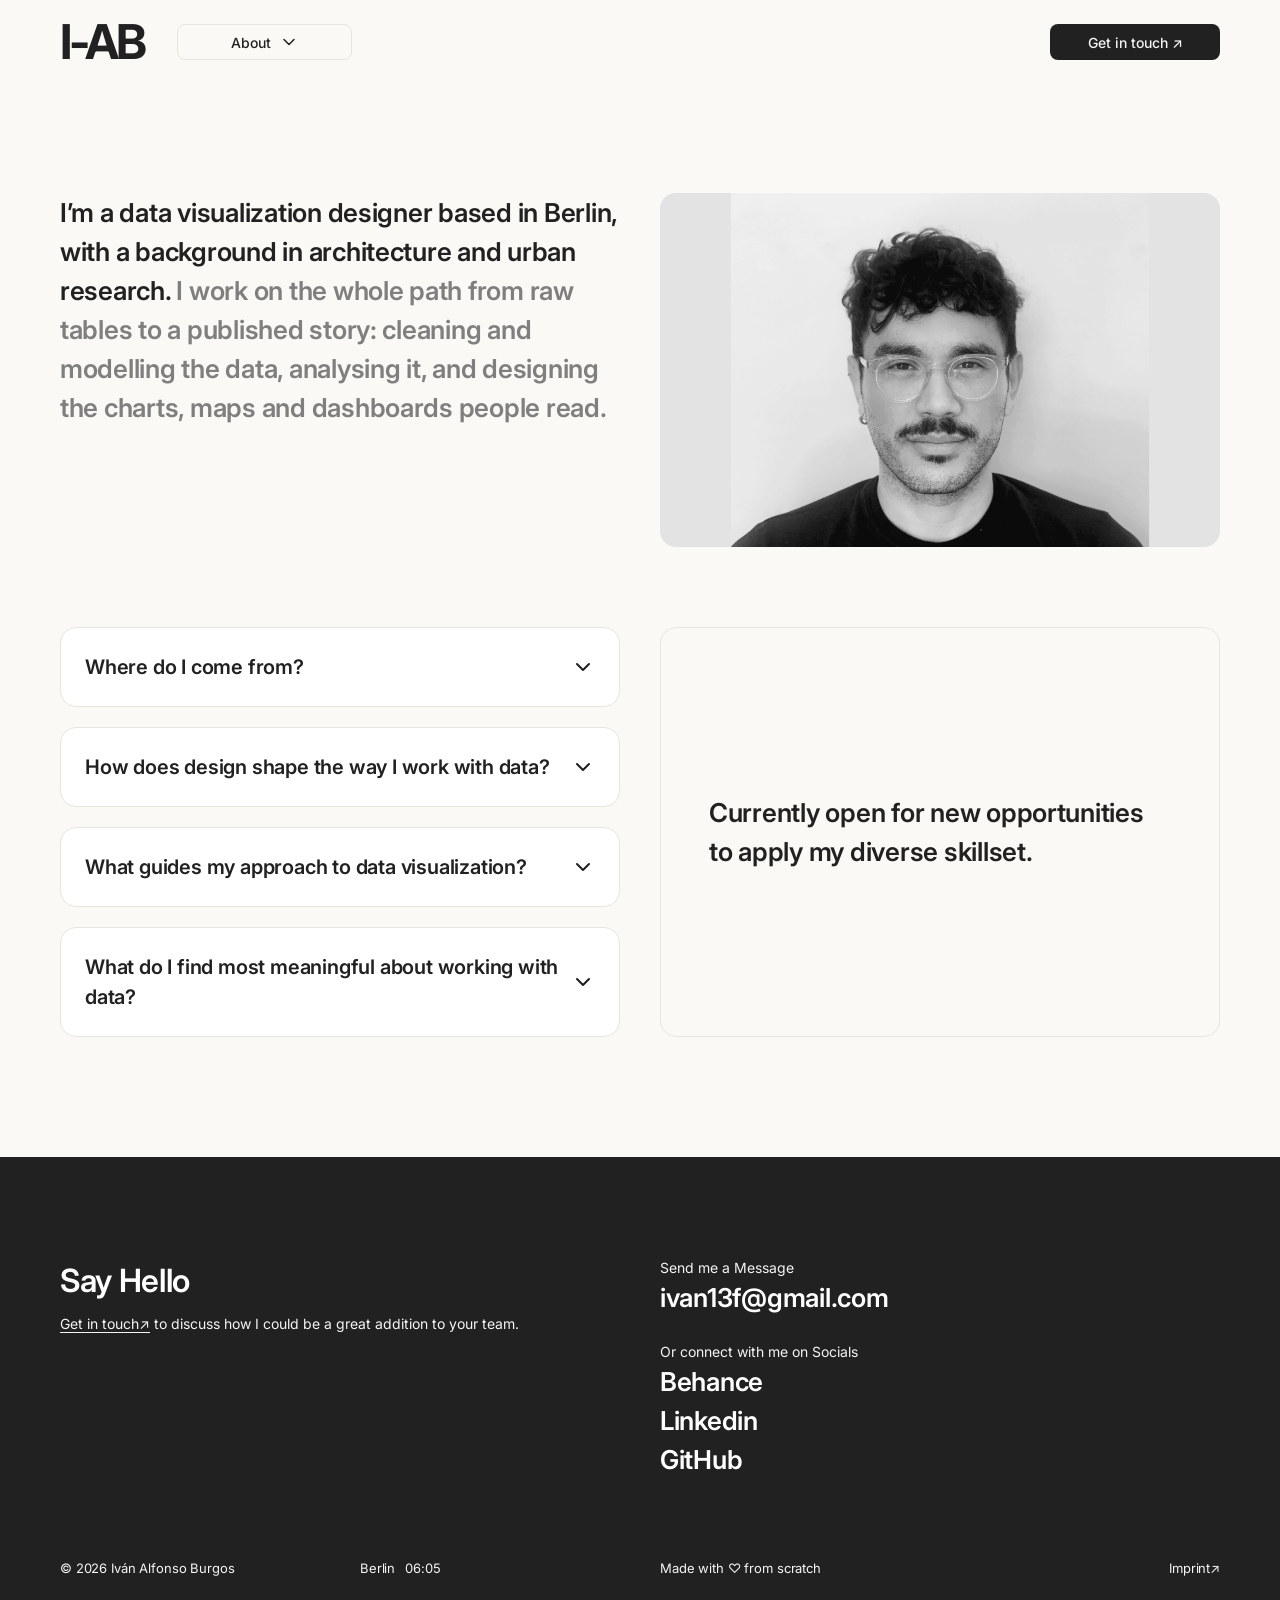
==== commit 313d8a1d: "Rewrite the About intro and first question; align About columns The intro is now one two-tone lead (" ====
--- a/about.html
+++ b/about.html
@@ -13,7 +13,7 @@
   <link rel="preconnect" href="https://fonts.googleapis.com">
   <link rel="preconnect" href="https://fonts.gstatic.com" crossorigin>
   <link rel="stylesheet" href="https://fonts.googleapis.com/css2?family=Inter:wght@400;500;600;700&display=swap">
-  <link rel="stylesheet" href="css/style.css?v=20261117b">
+  <link rel="stylesheet" href="css/style.css?v=20261118c">
   <script>document.documentElement.classList.add("js")</script>
 </head>
 <body data-page="about" data-nav-appear>
@@ -22,8 +22,7 @@
   <main class="wrap page">
     <section class="about-hero" aria-label="About me">
       <div class="about-hero__text" data-appear="right">
-        <h1 class="t-page">My path combines design, urban research, and data analytics — disciplines that share a concern for structure, systems, and human impact.</h1>
-        <p class="t-lead c-muted">I’m driven by the challenge of turning complex data into insights and visual stories that make information accessible and actionable.</p>
+        <h1 class="t-lead c-muted"><span class="c-ink">I’m a data visualization designer based in Berlin, with a background in architecture and urban research.</span> I work on the whole path from raw tables to a published story: cleaning and modelling the data, analysing it, and designing the charts, maps and dashboards people read.</h1>
       </div>
       <div class="about-hero__photo" data-appear="up">
         <img src="assets/img/about-portrait.png" alt="Portrait of Iván Alfonso Burgos" width="2048" height="1392">
@@ -34,10 +33,10 @@
       <div class="faq">
         <div class="acc" data-acc>
           <button class="acc__head" type="button" aria-expanded="false">
-            <span>What is my background?</span>
+            <span>Where do I come from?</span>
             <svg class="acc__chev" viewBox="0 0 24 24" fill="none" aria-hidden="true"><path d="M6 15l6-6 6 6" stroke="#1e1e1e" stroke-width="2" stroke-linecap="round" stroke-linejoin="round"/></svg>
           </button>
-          <div class="acc__body"><div><p>I have a multidisciplinary background in Architecture, Urban Research, and Design, which naturally evolved into an interest in data. Over time, I moved from studying how people interact with physical environments to exploring how data can reveal patterns about those same systems.</p></div></div>
+          <div class="acc__body"><div><p>I trained in architecture and worked in urban research and design, studying how people use buildings and cities. Questions about housing, public space and who has access to them led me to data, and to learning the tools to answer them myself.</p></div></div>
         </div>
 
         <div class="acc" data-acc>
@@ -73,7 +72,7 @@
 
   <div data-footer></div>
 
-  <script src="js/projects.js?v=20261117b"></script>
-  <script src="js/site.js?v=20261117b"></script>
+  <script src="js/projects.js?v=20261118c"></script>
+  <script src="js/site.js?v=20261118c"></script>
 </body>
 </html>
--- a/css/style.css
+++ b/css/style.css
@@ -500,7 +500,21 @@
    Secondary to the project card: a third of its width, smaller radius, title and text only. */
 .works-other { margin-top: 120px; }
 .works-other .section-title { margin-top: 80px; }
-.other-list { display: grid; grid-template-columns: repeat(3, minmax(0, 1fr)); gap: 24px; max-width: 904px; margin-top: 40px; }
+.works-other__head { display: flex; align-items: flex-end; justify-content: space-between; gap: 16px; margin-top: 80px; }
+.works-other__head .section-title { margin-top: 0; }
+/* Horizontal carousel to the right margin: swipe or use the arrows (site.js) */
+.other-list {
+  display: flex;
+  gap: 24px;
+  margin-top: 40px;
+  padding: 4px 4px 16px; /* room for the hover shadow inside the scroller */
+  overflow-x: auto;
+  scroll-snap-type: x mandatory;
+  scroll-behavior: smooth;
+  scrollbar-width: none;
+}
+.other-list::-webkit-scrollbar { display: none; }
+.other-list > .ocard { flex: 0 0 286px; scroll-snap-align: start; } /* a third of the 904 project column */
 .ocard {
   display: flex;
   flex-direction: column;
@@ -534,8 +548,8 @@
 .about-hero__text { flex: 1 1 0; display: flex; flex-direction: column; gap: 24px; min-width: 0; }
 .about-hero__photo { flex: 1 1 0; min-width: 0; aspect-ratio: 633 / 400; border-radius: 16px; overflow: hidden; }
 .about-hero__photo img { width: 100%; height: 100%; object-fit: cover; }
-.about-row { display: flex; gap: 40px; align-items: flex-start; margin-top: 80px; }
-.faq { flex: 0 1 585px; display: flex; flex-direction: column; gap: 20px; min-width: 0; }
+.about-row { display: grid; grid-template-columns: repeat(2, minmax(0, 1fr)); gap: 40px; align-items: start; margin-top: 80px; } /* same two columns as the intro and photo above */
+.faq { flex: 1 1 0; /* same width as the intro above; the card matches the photo */ display: flex; flex-direction: column; gap: 20px; min-width: 0; }
 .acc {
   border: 1px solid var(--line);
   border-radius: 16px;
@@ -1154,12 +1168,9 @@
 
   /* Other Projects: compact rows, small picture beside the text */
   .works-other { margin-top: 80px; }
-  .works-other .section-title { margin-top: 40px; }
-  .other-list { grid-template-columns: minmax(0, 1fr); gap: 12px; margin-top: 24px; }
-  .ocard { flex-direction: row; align-items: center; gap: 16px; }
-  .ocard__media { width: 112px; }
-  .ocard .plus { display: none; }
-  .ocard__info { flex: 1 1 auto; min-width: 0; padding: 0 8px 0 0; }
+  .works-other__head { margin-top: 40px; }
+  .other-list { gap: 12px; margin-top: 24px; }
+  .other-list > .ocard { flex-basis: min(260px, 75vw); }
 
   .home-about { padding-bottom: 100px; gap: 40px; }
   .home-about__row { flex-direction: column; }
@@ -1167,6 +1178,7 @@
 
   .page { padding-top: calc(var(--nav-h) + 60px); }
   .about-hero, .about-row, .imprint-row { flex-direction: column; }
+  .about-row { grid-template-columns: minmax(0, 1fr); }
   .about-hero__photo, .faq, .about-cta { flex: none; width: 100%; }
   .about-cta { min-height: 240px; padding: 32px 24px; }
   .imprint-card { flex: none; width: 100%; }
